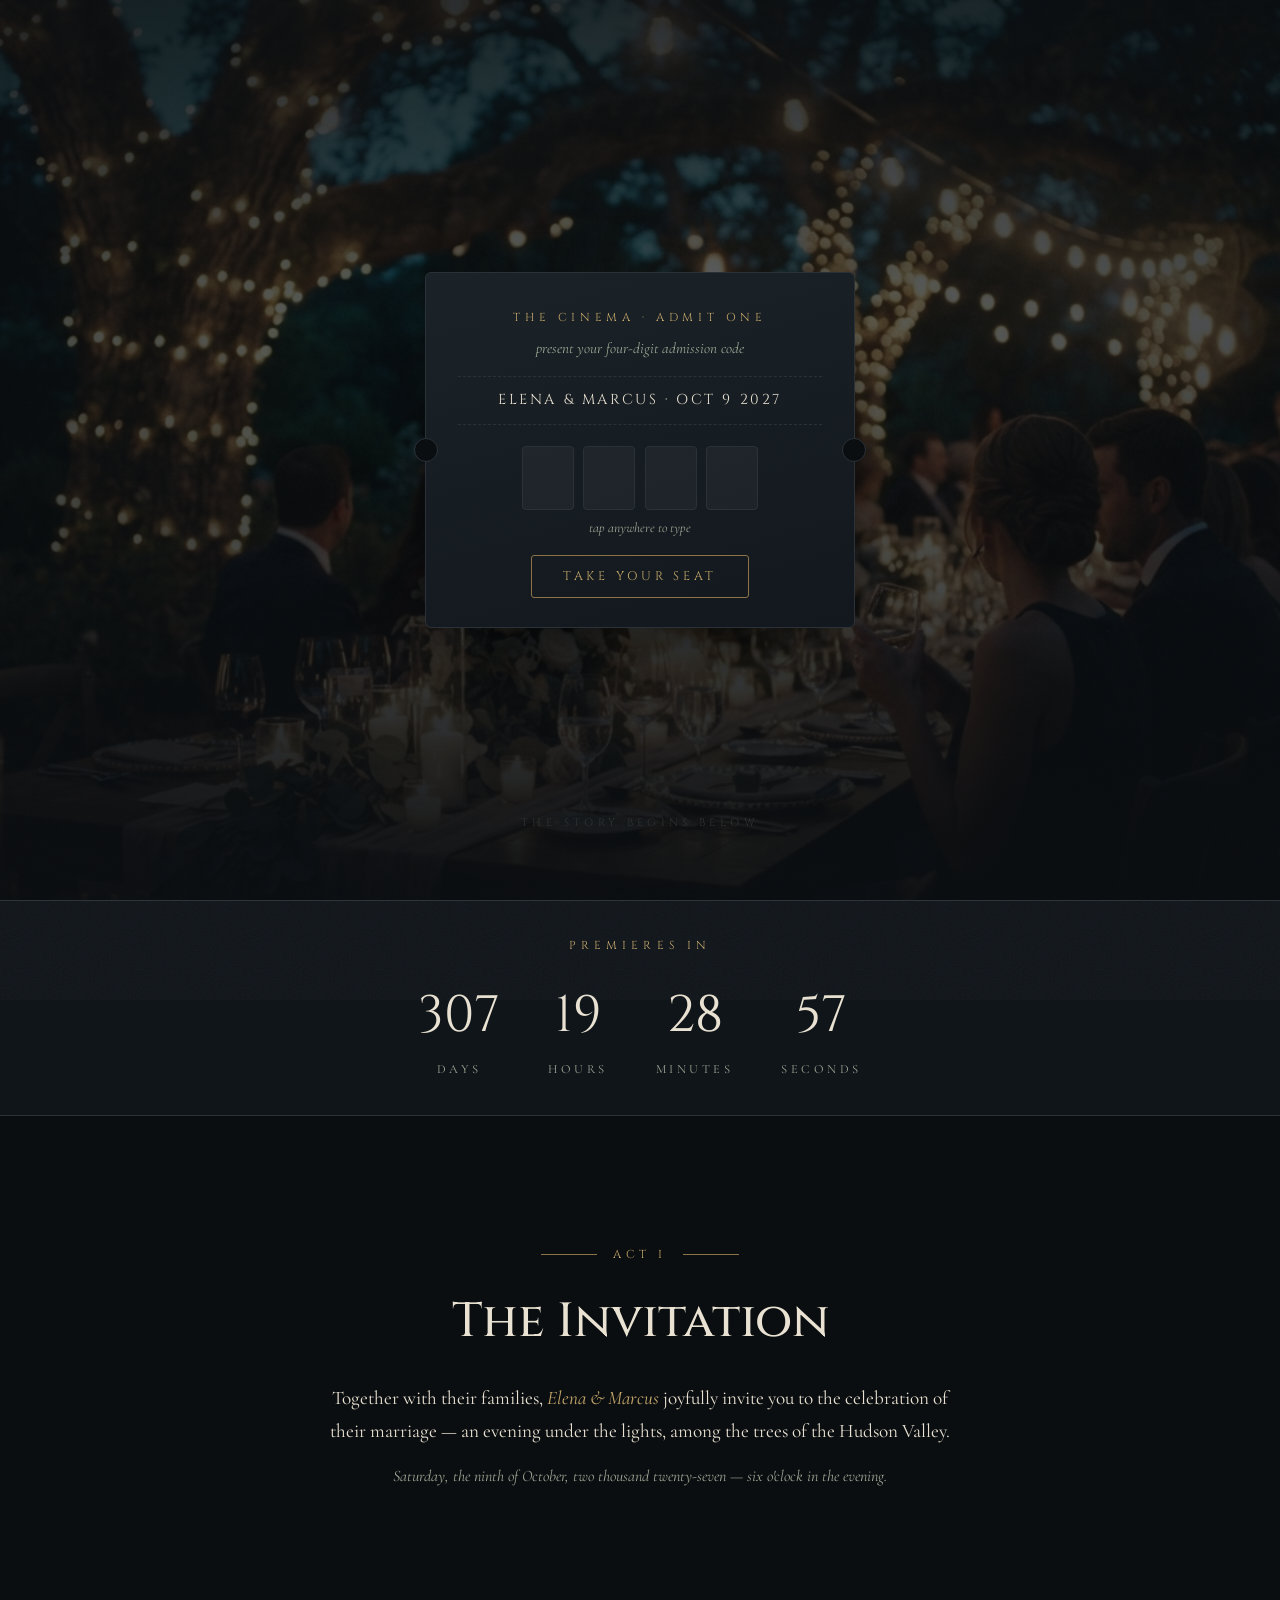
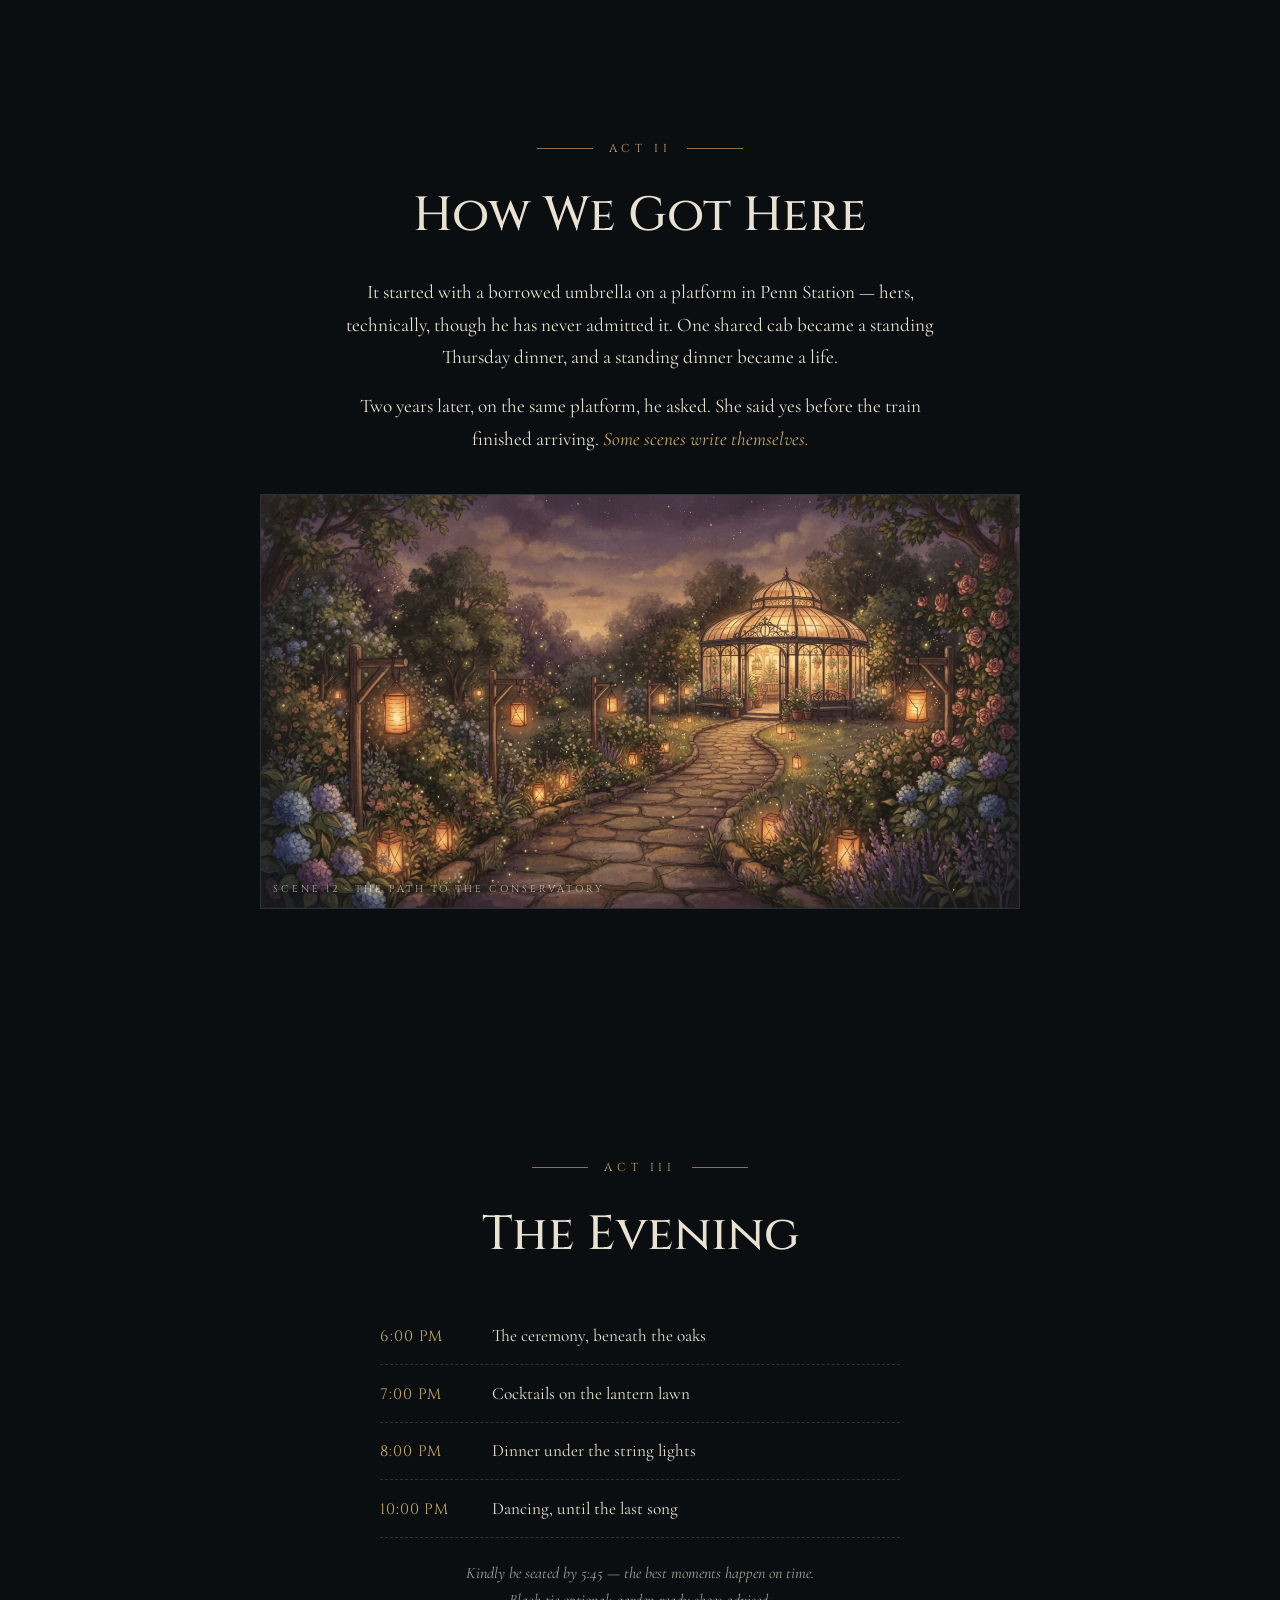
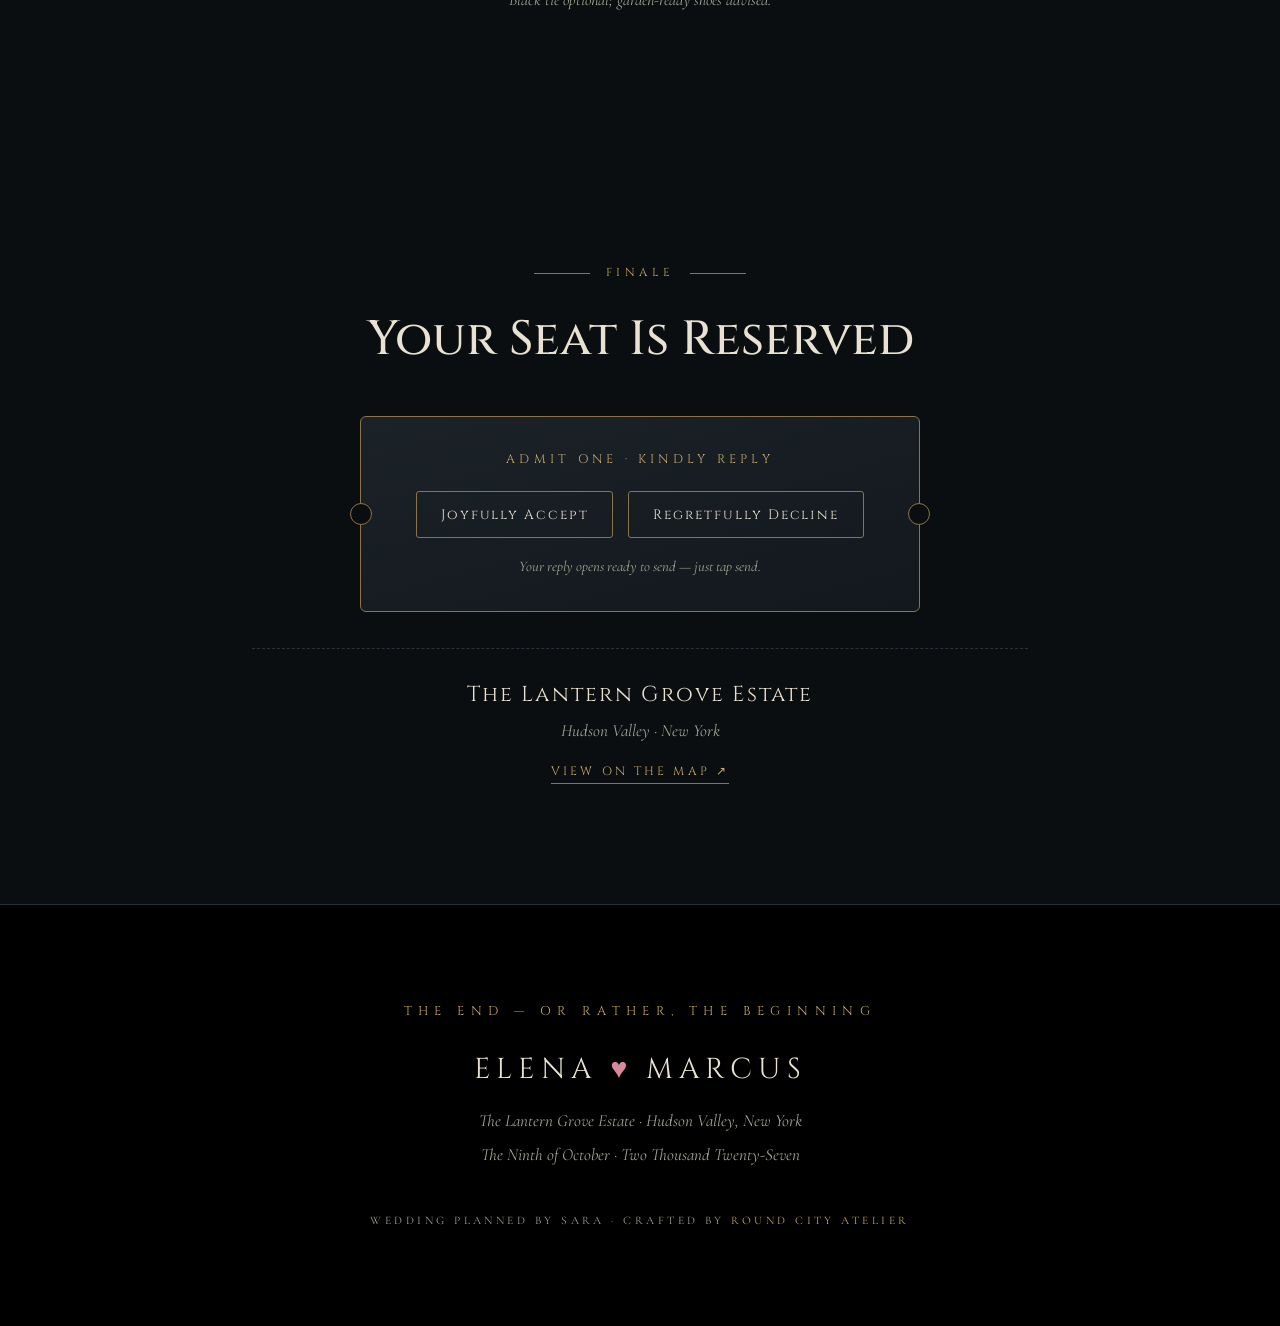
==== cinema/index.html @ 6ed2d41a "Add The Cinema and The Velvet concept invitations" ====
<!DOCTYPE html>
<html lang="en">
<head>
<meta charset="utf-8">
<title>Elena &amp; Marcus — The Cinema — October 9, 2027</title>
<meta name="viewport" content="width=device-width, initial-scale=1">
<link rel="preconnect" href="https://fonts.googleapis.com">
<link rel="preconnect" href="https://fonts.gstatic.com" crossorigin>
<link href="https://fonts.googleapis.com/css2?family=Cinzel:wght@400;500;600&family=Cormorant+Garamond:ital,wght@0,400;0,500;1,400;1,500&display=swap" rel="stylesheet">
<style>
:root{
  --bg:#0B0E11; --bg2:#10151A; --ink:#E9E2D2; --ink-2:#9DA694;
  --gold:#C6A96B; --gold-2:#8C7448; --line:#2A3238; --teal:#1E3234;
}
*{margin:0;padding:0;box-sizing:border-box}
html{scroll-behavior:smooth}
body{background:var(--bg);color:var(--ink);font-family:'Cormorant Garamond',Georgia,serif;font-size:17px;line-height:1.7;overflow-x:hidden;-webkit-font-smoothing:antialiased}
body.locked{overflow:hidden;height:100vh}
.cz{font-family:'Cinzel',Georgia,serif}
::selection{background:rgba(198,169,107,.3)}

/* film grain */
.grain{position:fixed;inset:-100px;z-index:60;pointer-events:none;opacity:.05;
  background-image:url("data:image/svg+xml;utf8,<svg xmlns='http://www.w3.org/2000/svg' width='240' height='240'><filter id='g'><feTurbulence type='fractalNoise' baseFrequency='.85' numOctaves='2'/></filter><rect width='240' height='240' filter='url(%23g)'/></svg>");
  animation:grain 7s steps(8) infinite}
@keyframes grain{0%,100%{transform:translate(0,0)}25%{transform:translate(-40px,30px)}50%{transform:translate(30px,-45px)}75%{transform:translate(-25px,-20px)}}

/* letterbox */
.bar{position:fixed;left:0;right:0;height:0;background:#000;z-index:55;transition:height 1.6s cubic-bezier(.7,0,.3,1)}
.bar.t{top:0}.bar.b{bottom:0}
body.screened .bar{height:clamp(26px,5vh,54px)}

/* ---------- admission gate ---------- */
#gate{position:fixed;inset:0;z-index:70;display:flex;align-items:center;justify-content:center;padding:1.5rem;
  background:radial-gradient(120% 90% at 50% 40%, rgba(11,14,17,.55), rgba(11,14,17,.92));transition:opacity 1.2s ease}
#gate.gone{opacity:0;pointer-events:none}
.ticket{width:min(430px,94vw);background:linear-gradient(165deg,#1B2228,#12181D);border:1px solid var(--line);border-radius:6px;
  padding:2.2rem 2rem 1.8rem;text-align:center;position:relative;box-shadow:0 40px 80px -40px rgba(0,0,0,.9)}
.ticket::before,.ticket::after{content:'';position:absolute;top:50%;width:22px;height:22px;border-radius:50%;background:var(--bg);border:1px solid var(--line)}
.ticket::before{left:-12px;transform:translateY(-50%)}
.ticket::after{right:-12px;transform:translateY(-50%)}
.ticket .row1{font-family:'Cinzel',serif;letter-spacing:.4em;font-size:.72rem;color:var(--gold);text-transform:uppercase}
.ticket .row2{margin-top:.5rem;font-style:italic;color:var(--ink-2);font-size:.95rem}
.ticket .perf{margin:.9rem 0 1.3rem;border-top:1px dashed var(--line);border-bottom:1px dashed var(--line);padding:.7rem 0;
  font-family:'Cinzel',serif;letter-spacing:.18em;font-size:.9rem;color:var(--ink)}
.pin-row{display:flex;gap:.6rem;justify-content:center;margin:1.1rem 0 .4rem}
.pin-cell{width:52px;height:64px;border:1px solid var(--line);border-radius:4px;background:rgba(233,226,210,.04);
  font-family:'Cinzel',serif;font-size:1.7rem;color:var(--ink);text-align:center;line-height:64px}
#pinInput{position:absolute;opacity:0;pointer-events:none}
.pin-hint{font-size:.85rem;color:var(--ink-2);font-style:italic;min-height:1.3em}
.pin-hint.err{color:#D98A9A;animation:shake .35s}
@keyframes shake{0%,100%{transform:translateX(0)}25%{transform:translateX(-6px)}75%{transform:translateX(6px)}}
.ticket .enter{display:inline-block;margin-top:1rem;cursor:pointer;font-family:'Cinzel',serif;letter-spacing:.3em;font-size:.78rem;text-transform:uppercase;
  color:var(--gold);border:1px solid var(--gold-2);padding:.75rem 1.9rem;border-radius:3px;background:none;transition:.25s}
.ticket .enter:hover{background:var(--gold);color:#12100a}

/* ---------- screen (hero) ---------- */
.screen{position:relative;height:100vh;min-height:560px;overflow:hidden;display:flex;align-items:center;justify-content:center}
.screen video,.screen img.poster{position:absolute;inset:0;width:100%;height:100%;object-fit:cover;filter:saturate(.92) contrast(1.05)}
.screen::after{content:'';position:absolute;inset:0;background:
  linear-gradient(180deg, rgba(11,14,17,.55) 0%, rgba(11,14,17,.15) 35%, rgba(11,14,17,.25) 65%, rgba(11,14,17,.8) 100%)}
.titlecard{position:relative;z-index:3;text-align:center;padding:0 1.5rem;opacity:0;transform:translateY(24px);transition:opacity 1.8s ease,transform 1.8s ease}
body.screened .titlecard{opacity:1;transform:none}
.titlecard .presents{font-family:'Cinzel',serif;letter-spacing:.5em;font-size:clamp(.7rem,1.6vw,.85rem);color:var(--ink-2);text-transform:uppercase}
.titlecard h1{font-family:'Cinzel',serif;font-weight:500;font-size:clamp(2.6rem,8vw,5.6rem);line-height:1.15;margin:1.2rem 0 .4rem;text-shadow:0 4px 40px rgba(0,0,0,.6)}
.titlecard h1 .amp{color:var(--gold);font-style:italic;font-family:'Cormorant Garamond',serif}
.titlecard .greet{margin-top:.8rem;font-style:italic;font-size:clamp(1rem,2.4vw,1.25rem);color:var(--gold)}
.titlecard .date-line{margin-top:1.4rem;font-family:'Cinzel',serif;letter-spacing:.3em;font-size:clamp(.72rem,1.8vw,.92rem);color:var(--ink)}
.scroll-cue{position:absolute;bottom:calc(clamp(26px,5vh,54px) + 1.4rem);left:50%;transform:translateX(-50%);z-index:3;
  font-family:'Cinzel',serif;letter-spacing:.4em;font-size:.68rem;color:var(--ink-2);text-transform:uppercase;animation:cue 2.4s ease-in-out infinite}
@keyframes cue{0%,100%{opacity:.4;transform:translateX(-50%) translateY(0)}50%{opacity:1;transform:translateX(-50%) translateY(6px)}}

/* ---------- acts ---------- */
.act{position:relative;padding:clamp(4.5rem,10vw,7.5rem) 1.4rem;max-width:820px;margin:0 auto;text-align:center}
.slate{display:inline-flex;align-items:center;gap:1rem;font-family:'Cinzel',serif;letter-spacing:.4em;font-size:.72rem;color:var(--gold);text-transform:uppercase}
.slate::before,.slate::after{content:'';width:56px;height:1px;background:var(--gold-2)}
.act h2{font-family:'Cinzel',serif;font-weight:500;font-size:clamp(1.9rem,5vw,3rem);margin:1rem 0 1.2rem}
.act p.body{color:var(--ink);font-size:clamp(1.02rem,2.4vw,1.2rem);max-width:620px;margin:0 auto 1rem}
.act p.body em{color:var(--gold)}
.act .quiet{color:var(--ink-2);font-style:italic;font-size:1rem}

.scene-img{margin:2.4rem auto 0;max-width:760px;border:1px solid var(--line);position:relative}
.scene-img img{width:100%;display:block;filter:saturate(.92)}
.scene-img .frame-tag{position:absolute;left:12px;bottom:10px;font-family:'Cinzel',serif;font-size:.62rem;letter-spacing:.3em;color:rgba(233,226,210,.75);text-transform:uppercase}

/* countdown marquee */
.premiere{border-top:1px solid var(--line);border-bottom:1px solid var(--line);background:var(--bg2);
  padding:2.2rem 1.4rem;text-align:center}
.premiere .lbl{font-family:'Cinzel',serif;letter-spacing:.44em;font-size:.72rem;color:var(--gold);text-transform:uppercase}
.count{display:flex;justify-content:center;gap:clamp(1.2rem,5vw,3rem);margin-top:1rem}
.count .cell .num{font-family:'Cinzel',serif;font-size:clamp(1.9rem,6vw,3.2rem);color:var(--ink)}
.count .cell .cap{font-size:.78rem;letter-spacing:.28em;text-transform:uppercase;color:var(--ink-2)}

/* program */
.prog{display:flex;flex-direction:column;gap:0;max-width:520px;margin:2rem auto 0;text-align:left}
.prog .row{display:flex;align-items:baseline;gap:1rem;padding:.85rem 0;border-bottom:1px dashed var(--line)}
.prog .t{font-family:'Cinzel',serif;color:var(--gold);min-width:96px;font-size:.95rem;letter-spacing:.06em}
.prog .w{font-size:1.08rem}

/* rsvp ticket */
.admit{max-width:560px;margin:2.2rem auto 0;border:1px solid var(--gold-2);border-radius:6px;background:linear-gradient(165deg,#1B2228,#12181D);
  padding:2rem 1.8rem;position:relative}
.admit::before,.admit::after{content:'';position:absolute;top:50%;width:20px;height:20px;border-radius:50%;background:var(--bg);border:1px solid var(--gold-2)}
.admit::before{left:-11px;transform:translateY(-50%)}
.admit::after{right:-11px;transform:translateY(-50%)}
.admit .ttl{font-family:'Cinzel',serif;letter-spacing:.34em;font-size:.78rem;color:var(--gold);text-transform:uppercase}
.rsvp-btns{display:flex;gap:.9rem;justify-content:center;flex-wrap:wrap;margin-top:1.3rem}
.rbtn{cursor:pointer;font-family:'Cinzel',serif;letter-spacing:.14em;font-size:.85rem;padding:.85rem 1.5rem;border-radius:3px;border:1px solid var(--gold-2);background:none;color:var(--ink);transition:.2s;min-width:190px}
.rbtn:hover{background:var(--gold);color:#12100a}
.rbtn.picked{background:var(--gold);color:#12100a}
.rsvp-note{margin-top:1rem;font-style:italic;color:var(--ink-2);font-size:.92rem}

/* venue */
.venue-card{margin-top:2.2rem;border-top:1px dashed var(--line);padding-top:1.8rem}
.venue-name{font-family:'Cinzel',serif;font-size:1.35rem;letter-spacing:.1em}
.venue-sub{color:var(--ink-2);font-style:italic;margin-top:.2rem}
.map-link{display:inline-block;margin-top:.9rem;font-family:'Cinzel',serif;font-size:.75rem;letter-spacing:.26em;text-transform:uppercase;color:var(--gold);text-decoration:none;border-bottom:1px solid var(--gold-2);padding-bottom:.15rem}

/* credits */
.credits{background:#000;padding:clamp(4rem,9vw,6rem) 1.4rem;text-align:center;border-top:1px solid var(--line)}
.credits .end{font-family:'Cinzel',serif;letter-spacing:.5em;font-size:.8rem;color:var(--gold);text-transform:uppercase}
.credits .mono{margin:1.4rem 0 .6rem;font-family:'Cinzel',serif;font-size:clamp(1.2rem,3.4vw,1.8rem);letter-spacing:.2em}
.credits .mono .h{color:#D98A9A}
.credits .lines{color:var(--ink-2);font-style:italic;line-height:2}
.credits .rc{margin-top:2.4rem;font-size:.72rem;letter-spacing:.3em;text-transform:uppercase;color:var(--ink-2)}
.credits .rc a{color:var(--gold);text-decoration:none}
.credits .rc a:hover{text-decoration:underline}

.rv{opacity:0;transform:translateY(22px);transition:opacity 1s ease,transform 1s ease}
.rv.in{opacity:1;transform:none}
@media (prefers-reduced-motion: reduce){.rv{opacity:1;transform:none}.grain{animation:none}}
</style>
</head>
<body class="locked">

<div class="grain" aria-hidden="true"></div>
<div class="bar t" aria-hidden="true"></div>
<div class="bar b" aria-hidden="true"></div>

<!-- admission -->
<div id="gate">
  <div class="ticket" role="dialog" aria-label="Enter your admission code">
    <div class="row1">The Cinema · Admit One</div>
    <div class="row2">present your four-digit admission code</div>
    <div class="perf">ELENA &amp; MARCUS · OCT 9 2027</div>
    <div class="pin-row" id="pinRow">
      <div class="pin-cell"></div><div class="pin-cell"></div><div class="pin-cell"></div><div class="pin-cell"></div>
    </div>
    <input id="pinInput" inputmode="numeric" autocomplete="off" maxlength="4" aria-label="4 digit admission code">
    <div class="pin-hint" id="pinHint">tap anywhere to type</div>
    <button class="enter" id="enterBtn" type="button">Take your seat</button>
  </div>
</div>

<main id="main">

  <!-- screen -->
  <section class="screen" id="screen">
    <img class="poster" src="hero.png" alt="Candlelit wedding table beneath string lights at dusk" id="poster">
    <video id="heroVid" muted loop playsinline preload="none" style="display:none">
      <source src="hero.mp4" type="video/mp4">
    </video>
    <div class="titlecard">
      <div class="presents">Round City Atelier presents</div>
      <h1>Elena <span class="amp">&amp;</span> Marcus</h1>
      <div class="greet" id="guestGreet"></div>
      <div class="date-line">SATURDAY · OCTOBER 9, 2027 · HUDSON VALLEY</div>
    </div>
    <div class="scroll-cue">The story begins below</div>
  </section>

  <!-- countdown -->
  <section class="premiere rv">
    <div class="lbl">Premieres in</div>
    <div class="count">
      <div class="cell"><div class="num" id="cd-d">—</div><div class="cap">Days</div></div>
      <div class="cell"><div class="num" id="cd-h">—</div><div class="cap">Hours</div></div>
      <div class="cell"><div class="num" id="cd-m">—</div><div class="cap">Minutes</div></div>
      <div class="cell"><div class="num" id="cd-s">—</div><div class="cap">Seconds</div></div>
    </div>
  </section>

  <!-- act i -->
  <section class="act rv">
    <div class="slate">Act I</div>
    <h2>The Invitation</h2>
    <p class="body">Together with their families, <em>Elena &amp; Marcus</em> joyfully invite you to the celebration of their marriage — an evening under the lights, among the trees of the Hudson Valley.</p>
    <p class="quiet">Saturday, the ninth of October, two thousand twenty-seven — six o'clock in the evening.</p>
  </section>

  <!-- act ii -->
  <section class="act rv">
    <div class="slate">Act II</div>
    <h2>How We Got Here</h2>
    <p class="body">It started with a borrowed umbrella on a platform in Penn Station — hers, technically, though he has never admitted it. One shared cab became a standing Thursday dinner, and a standing dinner became a life.</p>
    <p class="body">Two years later, on the same platform, he asked. She said yes before the train finished arriving. <em>Some scenes write themselves.</em></p>
    <div class="scene-img">
      <img src="dusk-path.png" alt="A lantern-lit garden path leading to a glowing conservatory at dusk" loading="lazy">
      <div class="frame-tag">Scene 12 · The Path to the Conservatory</div>
    </div>
  </section>

  <!-- act iii -->
  <section class="act rv">
    <div class="slate">Act III</div>
    <h2>The Evening</h2>
    <div class="prog">
      <div class="row"><div class="t">6:00 PM</div><div class="w">The ceremony, beneath the oaks</div></div>
      <div class="row"><div class="t">7:00 PM</div><div class="w">Cocktails on the lantern lawn</div></div>
      <div class="row"><div class="t">8:00 PM</div><div class="w">Dinner under the string lights</div></div>
      <div class="row"><div class="t">10:00 PM</div><div class="w">Dancing, until the last song</div></div>
    </div>
    <p class="quiet" style="margin-top:1.4rem">Kindly be seated by 5:45 — the best moments happen on time.<br>Black tie optional; garden-ready shoes advised.</p>
  </section>

  <!-- finale -->
  <section class="act rv">
    <div class="slate">Finale</div>
    <h2>Your Seat Is Reserved</h2>
    <div class="admit">
      <div class="ttl">Admit One · Kindly Reply</div>
      <div class="rsvp-btns">
        <button class="rbtn yes" id="rsvpYes" type="button">Joyfully Accept</button>
        <button class="rbtn no" id="rsvpNo" type="button">Regretfully Decline</button>
      </div>
      <div class="rsvp-note" id="rsvpNote">Your reply opens ready to send — just tap send.</div>
    </div>
    <div class="venue-card">
      <div class="venue-name">The Lantern Grove Estate</div>
      <div class="venue-sub">Hudson Valley · New York</div>
      <a class="map-link" href="https://maps.google.com/?q=Hudson+Valley+New+York" target="_blank" rel="noopener">View on the map ↗</a>
    </div>
  </section>

  <!-- credits -->
  <section class="credits rv">
    <div class="end">The End — or rather, the beginning</div>
    <div class="mono">ELENA <span class="h">♥</span> MARCUS</div>
    <div class="lines">
      The Lantern Grove Estate · Hudson Valley, New York<br>
      The Ninth of October · Two Thousand Twenty-Seven
    </div>
    <div class="rc">Wedding planned by Sara · Crafted by <a href="https://alikhiq.github.io/roundcity-atelier/" target="_blank" rel="noopener">Round City Atelier</a></div>
  </section>

</main>

<script>
(function(){
"use strict";
var GUESTS = {
  "1001":{en:"Mr. & Mrs. Alden"},
  "1002":{en:"The Barrett Family"},
  "1003":{en:"Ms. Camille Ford"},
  "1004":{en:"Mr. Dominic Shaw & Ms. Lena Park"},
  "1005":{en:"The Granger Family"},
  "1006":{en:"Mr. Hugo Bell"},
  "1007":{en:"Dr. & Mrs. Ingram"},
  "1008":{en:"Ms. Juliet Marsh"},
  "1009":{en:"Mr. & Mrs. Kingsley"},
  "1010":{en:"Ms. Nora Delgado"},
  "1011":{en:"The Prescott Family"},
  "1012":{en:"Mr. Quentin Hale"},
  "1013":{en:"Ms. Rosa Lindqvist"},
  "1014":{en:"Mr. & Mrs. Sterling"},
  "1015":{en:"Ms. Tess Marlowe"},
  "1016":{en:"The Vaughn Family"},
  "7777":{en:"Sara", nick:"Our Wedding Planner", hearts:true}
};
var RSVP_TO = 'ali@roundcity.co';
var gate = document.getElementById('gate');
var input = document.getElementById('pinInput');
var cells = document.querySelectorAll('.pin-cell');
var hint = document.getElementById('pinHint');
var code = '';

function render(){ for(var i=0;i<4;i++){ cells[i].textContent = code[i] ? code[i] : ''; cells[i].style.borderColor = code[i] ? 'var(--gold)' : 'var(--line)'; } }
function fail(){ hint.textContent = 'Code not recognized — please try again'; hint.classList.remove('err'); void hint.offsetWidth; hint.classList.add('err'); code=''; render(); }
function currentPin(){ try{ return sessionStorage.getItem('cinemaPin'); }catch(e){ return null; } }
function paramPin(){ try{ var m=(location.search||'').match(/[?&](?:p|pin)=(\d{3,6})/); var p=m?m[1]:null; return (p&&GUESTS[p])?p:null; }catch(e){ return null; } }

function admit(pin){
  var g = GUESTS[pin]; if(!g){ fail(); return; }
  try{ sessionStorage.setItem('cinemaPin', pin); }catch(e){}
  var el = document.getElementById('guestGreet');
  el.textContent = g.hearts ? ('♥ Reserved for ' + g.en + (g.nick ? ' — ' + g.nick : '') + ' ♥') : ('Reserved for ' + g.en);
  gate.classList.add('gone');
  document.body.classList.remove('locked');
  document.body.classList.add('screened');
  setTimeout(function(){ gate.style.display='none'; }, 1300);
  startVideo();
}
function startVideo(){
  var v = document.getElementById('heroVid');
  fetch('hero.mp4', {method:'HEAD'}).then(function(r){
    if(!r.ok) return;
    v.style.display='block';
    v.play().then(function(){ document.getElementById('poster').style.transition='opacity 1.5s'; document.getElementById('poster').style.opacity='0'; }).catch(function(){});
  }).catch(function(){});
}

gate.addEventListener('click', function(){ input.focus(); });
document.getElementById('enterBtn').addEventListener('click', function(){ if(code.length===4) admit(code); else input.focus(); });
input.addEventListener('input', function(){
  code = input.value.replace(/\D/g,'').slice(0,4); input.value = code; render();
  if(code.length===4) setTimeout(function(){ admit(code); }, 250);
});
var pp = paramPin();
if (pp){ setTimeout(function(){ admit(pp); }, 400); }
else { var st = currentPin(); if(st && GUESTS[st]) admit(st); else setTimeout(function(){ input.focus(); }, 600); }

/* countdown — Oct 9 2027, 6:00 PM EDT = 22:00 UTC */
var target = Date.UTC(2027,9,9,22,0,0);
var D=document.getElementById('cd-d'),H=document.getElementById('cd-h'),M=document.getElementById('cd-m'),S=document.getElementById('cd-s');
function pad(n){return n<10?'0'+n:''+n;}
function tick(){var ms=Math.max(0,target-Date.now());var s=Math.floor(ms/1000);
  D.textContent=Math.floor(s/86400);H.textContent=pad(Math.floor(s/3600)%24);M.textContent=pad(Math.floor(s/60)%60);S.textContent=pad(s%60);}
tick();setInterval(tick,1000);

/* rsvp */
function rsvpMail(kind){
  var pin = currentPin() || paramPin();
  var who = (pin && GUESTS[pin]) ? GUESTS[pin].en + ' (code ' + pin + ')' : 'Guest (please add your name)';
  var subj = kind==='yes' ? 'RSVP — Joyfully accept ✔ — '+who : 'RSVP — Regretfully decline — '+who;
  var body = 'Elena & Marcus — October 9, 2027\n\n'+who+'\n\n'+(kind==='yes'?'WE JOYFULLY ACCEPT\n\nNumber attending: ':'We regretfully cannot attend.\n\nWith love and best wishes.');
  return 'mailto:'+RSVP_TO+'?subject='+encodeURIComponent(subj)+'&body='+encodeURIComponent(body);
}
var y=document.getElementById('rsvpYes'),n=document.getElementById('rsvpNo');
function go(kind){
  y.classList.toggle('picked',kind==='yes');n.classList.toggle('picked',kind==='no');
  try{localStorage.setItem('cinemaRsvp',kind);}catch(e){}
  document.getElementById('rsvpNote').textContent = kind==='yes'?'Reply opened in your mail — tap send to confirm.':'Reply opened in your mail — tap send. We will miss you.';
  window.location.href = rsvpMail(kind);
}
y.addEventListener('click',function(){go('yes');});
n.addEventListener('click',function(){go('no');});
try{var prev=localStorage.getItem('cinemaRsvp');if(prev){y.classList.toggle('picked',prev==='yes');n.classList.toggle('picked',prev==='no');}}catch(e){}

/* reveal */
var io=new IntersectionObserver(function(es){es.forEach(function(e){if(e.isIntersecting){e.target.classList.add('in');io.unobserve(e.target);}});},{threshold:.12});
document.querySelectorAll('.rv').forEach(function(n){io.observe(n);});
setTimeout(function(){document.querySelectorAll('.rv').forEach(function(n){n.classList.add('in');});},3500);
})();
</script>
</body>
</html>
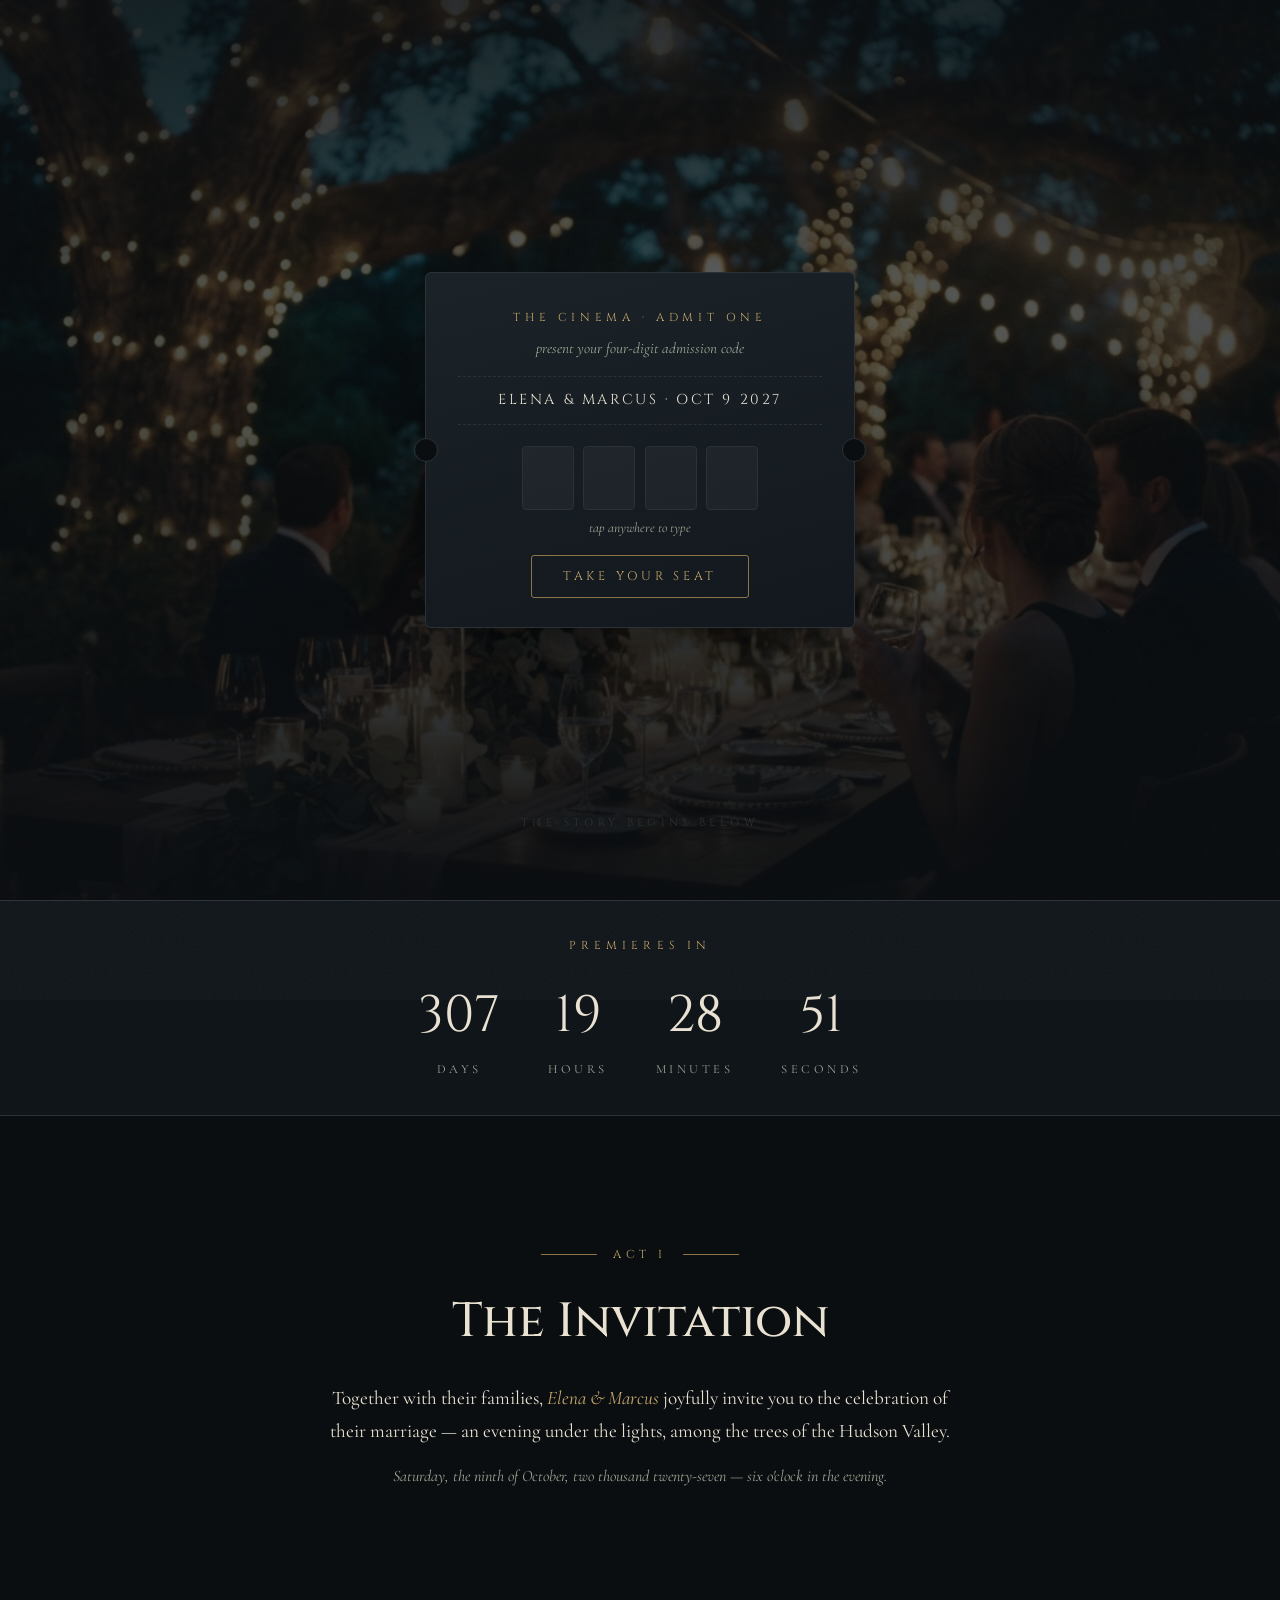
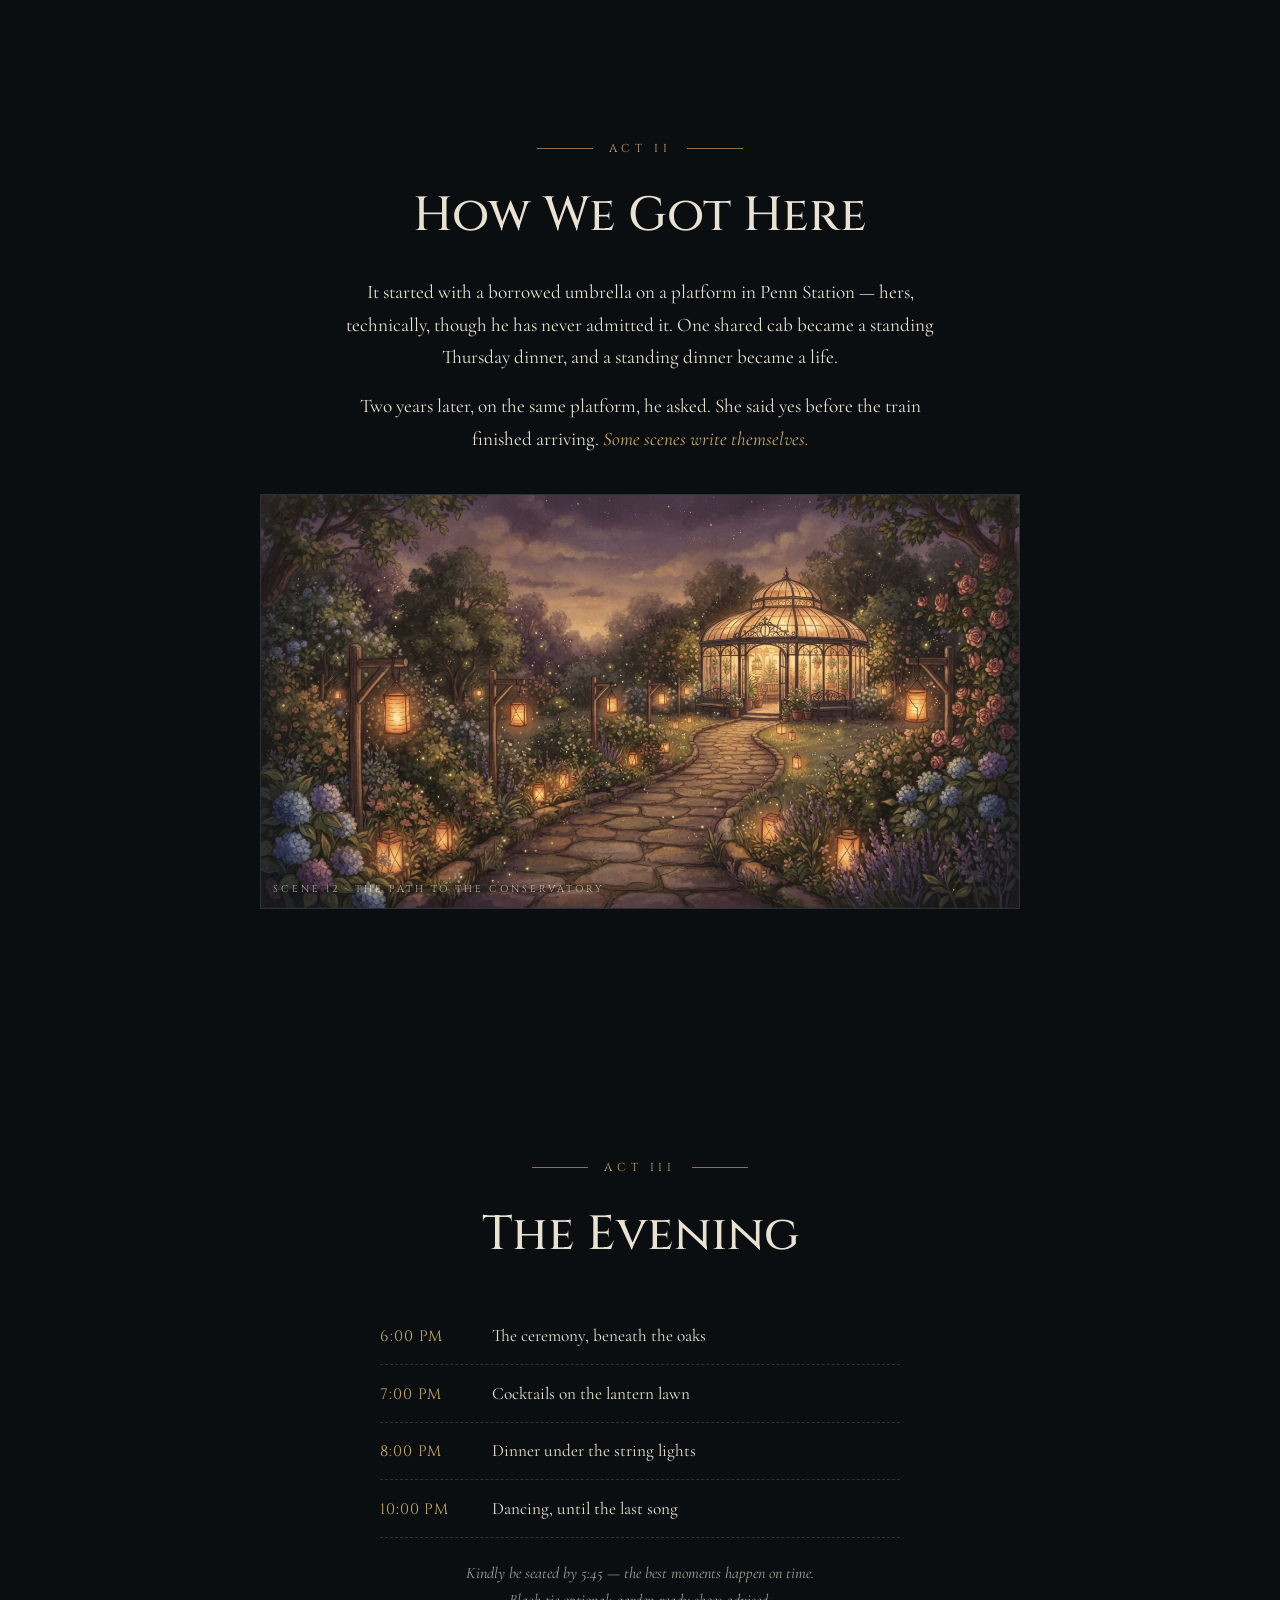
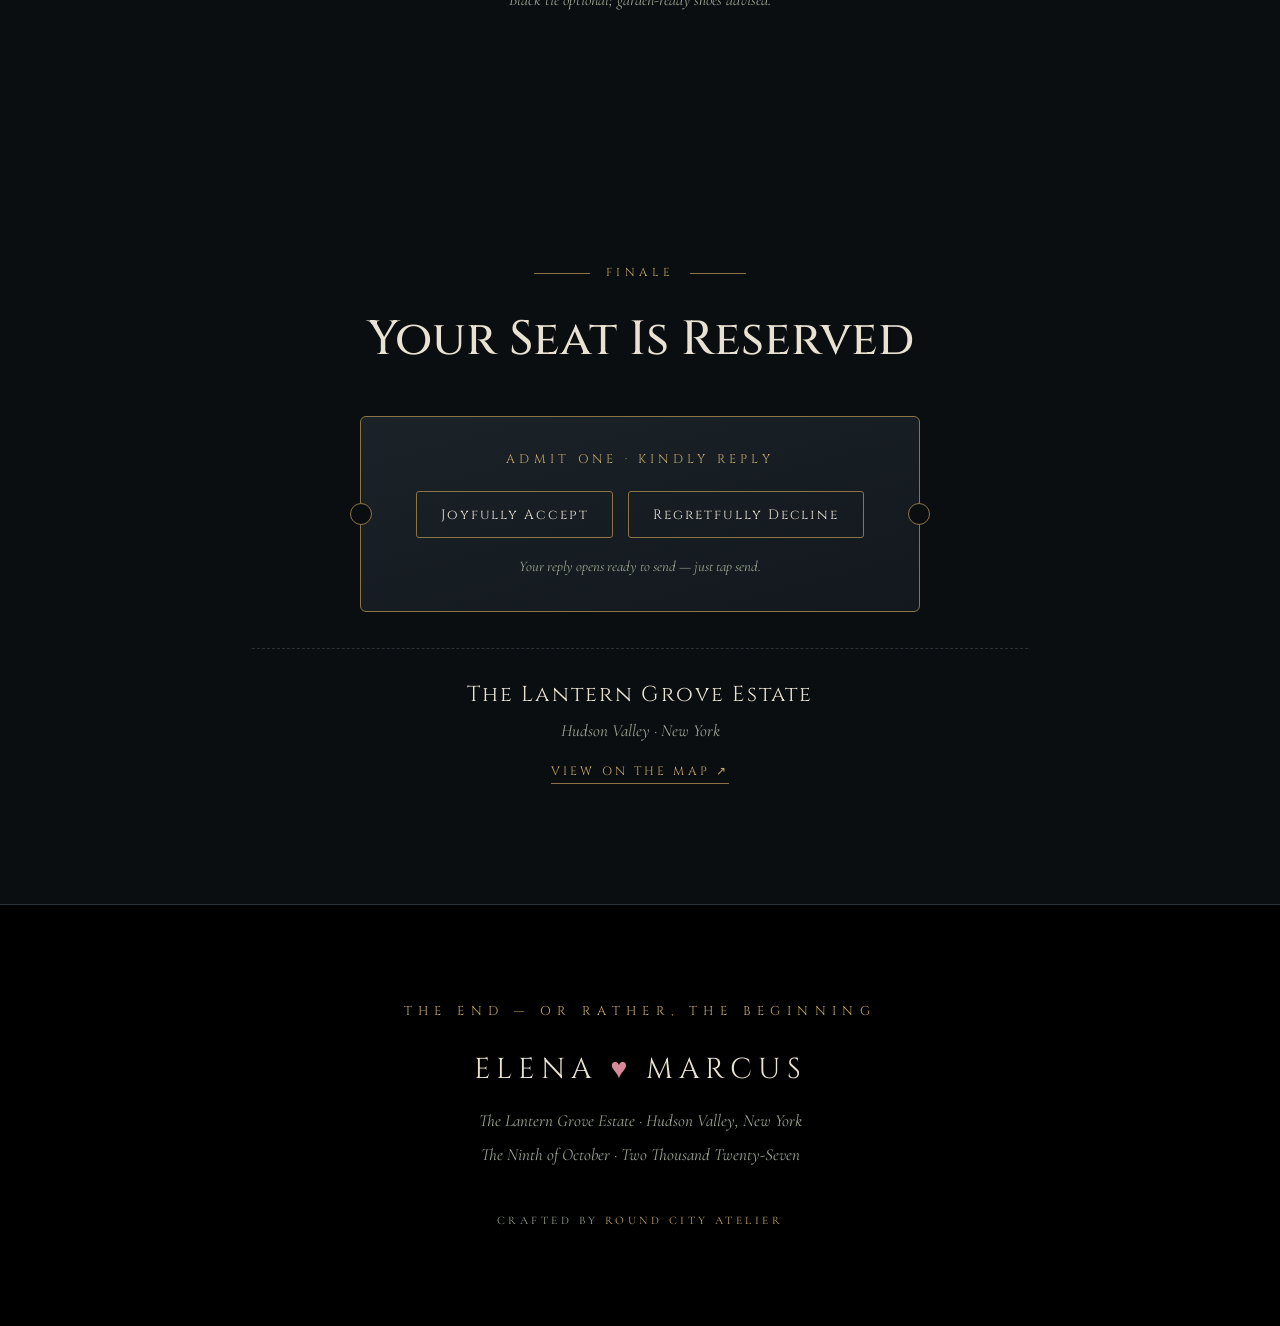
==== commit 9c8a59c0: "Remove private wedding pages" ====
--- a/cinema/index.html
+++ b/cinema/index.html
@@ -240,7 +240,7 @@
       The Lantern Grove Estate · Hudson Valley, New York<br>
       The Ninth of October · Two Thousand Twenty-Seven
     </div>
-    <div class="rc">Wedding planned by Sara · Crafted by <a href="https://alikhiq.github.io/roundcity-atelier/" target="_blank" rel="noopener">Round City Atelier</a></div>
+    <div class="rc">Crafted by <a href="https://roundcity.co/jobs/wedding-atelier" target="_blank" rel="noopener">Round City Atelier</a></div>
   </section>
 
 </main>
@@ -264,8 +264,7 @@
   "1013":{en:"Ms. Rosa Lindqvist"},
   "1014":{en:"Mr. & Mrs. Sterling"},
   "1015":{en:"Ms. Tess Marlowe"},
-  "1016":{en:"The Vaughn Family"},
-  "7777":{en:"Sara", nick:"Our Wedding Planner", hearts:true}
+  "1016":{en:"The Vaughn Family"}
 };
 var RSVP_TO = 'ali@roundcity.co';
 var gate = document.getElementById('gate');
